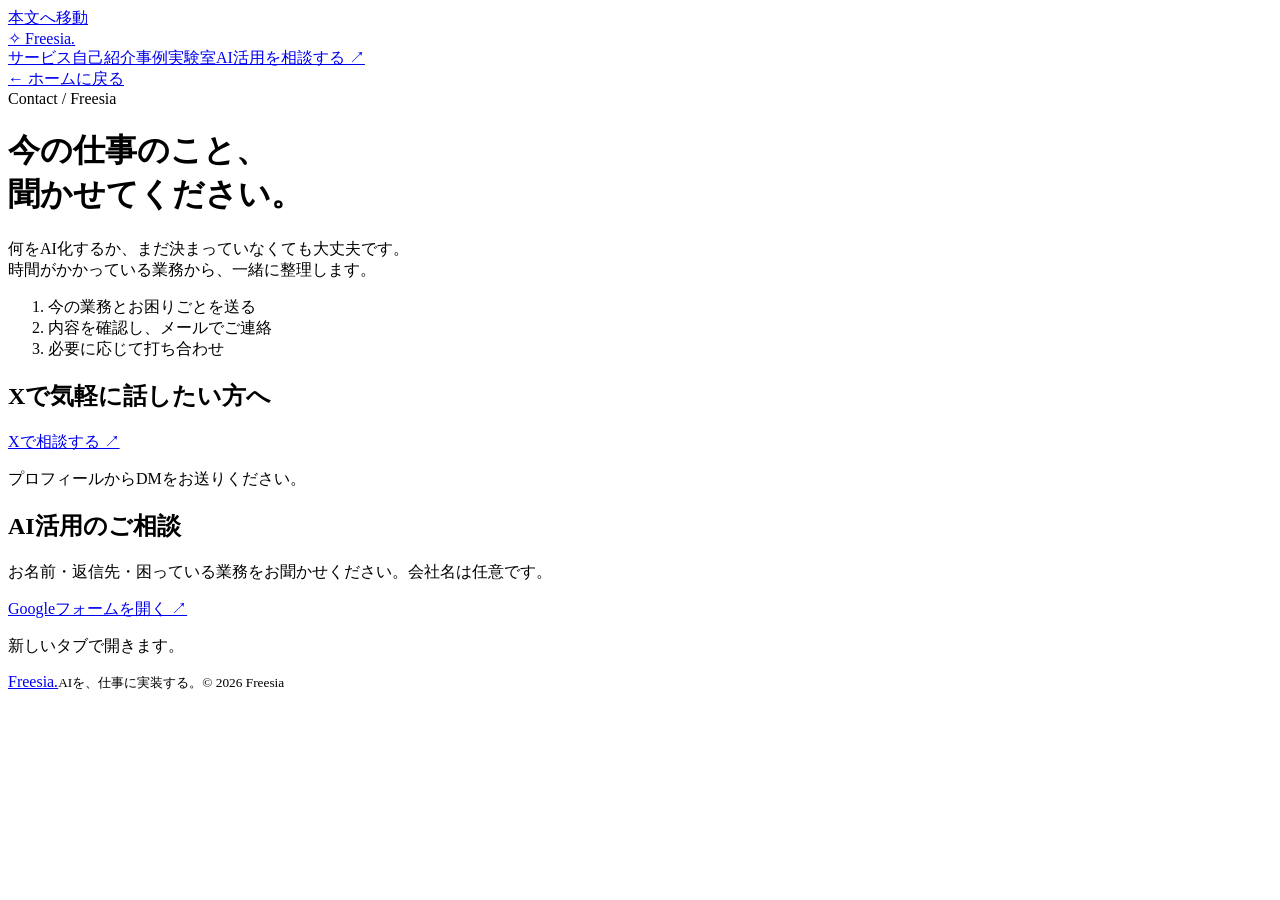
==== contact.html @ f75d4ecb "Add Freesia landing and contact pages" ====
<!doctype html><html lang="ja"><head><meta charset="utf-8"><meta name="viewport" content="width=device-width,initial-scale=1"><title>AI活用のご相談 | Freesia</title><meta name="description" content="今の業務とお困りごとから、FreesiaにAI活用をご相談いただけます。フォームまたはXの窓口をご案内します。"><meta property="og:title" content="AI活用のご相談 | Freesia"><meta property="og:description" content="今の業務とお困りごとから、FreesiaにAI活用をご相談いただけます。フォームまたはXの窓口をご案内します。"><meta property="og:type" content="website"><meta property="og:locale" content="ja_JP"><meta name="twitter:card" content="summary_large_image"><meta name="theme-color" content="#050c12"><link rel="canonical" href="https://rio24067831-boop.github.io/freesia-lp/contact.html"><meta property="og:url" content="https://rio24067831-boop.github.io/freesia-lp/contact.html"><meta property="og:image" content="https://rio24067831-boop.github.io/freesia-lp/assets/brand-banner.png"><link rel="preload" as="image" href="assets/portrait.png"><link rel="icon" type="image/svg+xml" href="assets/fox.svg"><link rel="stylesheet" href="assets/style.css"><script src="assets/app.js" defer></script></head><body><a class="skip" href="#main">本文へ移動</a><header><div class="wrap header"><a class="logo" href="index.html" aria-label="Freesia ホーム"><span aria-hidden="true">✧</span> Freesia<i>.</i></a><nav aria-label="メインナビゲーション"><a href="index.html#services">サービス</a><a href="index.html#about">自己紹介</a><a href="index.html#cases">事例</a><a href="index.html#lab">実験室</a><a class="nav-cta" href="index.html#contact">AI活用を相談する <span aria-hidden="true">↗</span></a></nav></div></header><main id="main" class="contact-page wrap"><a class="text-link" href="index.html#contact">← ホームに戻る</a>
<div class="contact-page-grid"><div><div class="eyebrow">Contact / Freesia</div><h1>今の仕事のこと、<br>聞かせてください。</h1><p>何をAI化するか、まだ決まっていなくても大丈夫です。<br>時間がかかっている業務から、一緒に整理します。</p>
<ol class="contact-steps"><li>今の業務とお困りごとを送る</li><li>内容を確認し、メールでご連絡</li><li>必要に応じて打ち合わせ</li></ol>
<div class="contact-alternative"><h2>Xで気軽に話したい方へ</h2><a class="button outline" href="https://x.com/ai_kyozin" rel="noopener noreferrer">Xで相談する ↗</a><p class="small">プロフィールからDMをお送りください。</p></div></div>
<div class="contact-form-panel"><h2>AI活用のご相談</h2><p>お名前・返信先・困っている業務をお聞かせください。会社名は任意です。</p><a class="button" href="https://docs.google.com/forms/d/e/1FAIpQLSfqiDeagKWYLceL41jaovbcnNrj37Qkaqi5sEsG3VzwokasGA/viewform" target="_blank" rel="noopener noreferrer">Googleフォームを開く ↗</a><p class="small">新しいタブで開きます。</p></div></div></main><footer><div class="wrap footer"><a class="logo" href="index.html">Freesia<i>.</i></a><small>AIを、仕事に実装する。</small><small>© 2026 Freesia</small></div></footer></body></html>
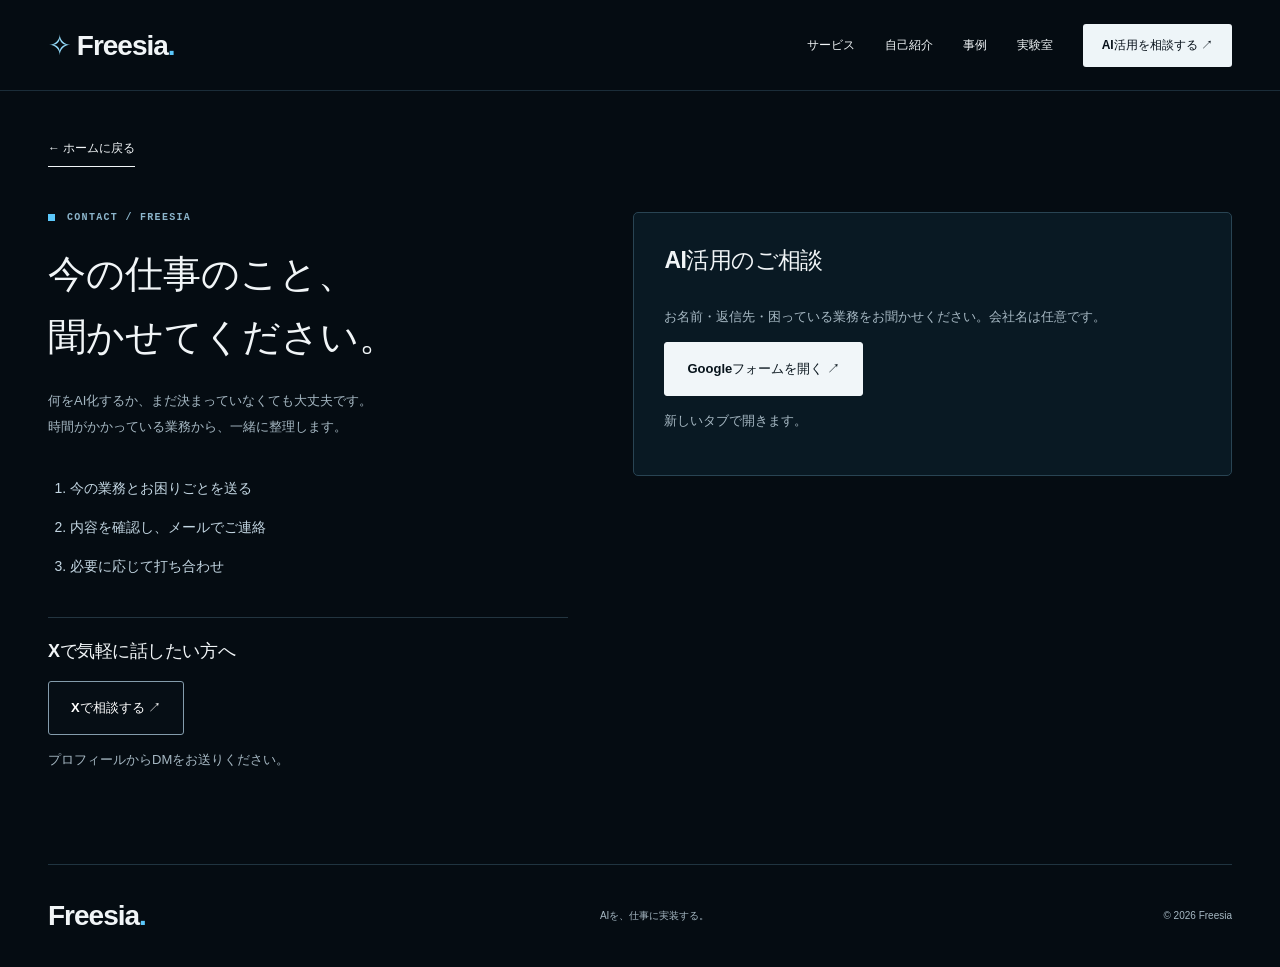
==== commit 521fd232: "Update site URLs for freesia-ai username" ====
--- a/contact.html
+++ b/contact.html
@@ -1,4 +1,4 @@
-<!doctype html><html lang="ja"><head><meta charset="utf-8"><meta name="viewport" content="width=device-width,initial-scale=1"><title>AI活用のご相談 | Freesia</title><meta name="description" content="今の業務とお困りごとから、FreesiaにAI活用をご相談いただけます。フォームまたはXの窓口をご案内します。"><meta property="og:title" content="AI活用のご相談 | Freesia"><meta property="og:description" content="今の業務とお困りごとから、FreesiaにAI活用をご相談いただけます。フォームまたはXの窓口をご案内します。"><meta property="og:type" content="website"><meta property="og:locale" content="ja_JP"><meta name="twitter:card" content="summary_large_image"><meta name="theme-color" content="#050c12"><link rel="canonical" href="https://rio24067831-boop.github.io/freesia-lp/contact.html"><meta property="og:url" content="https://rio24067831-boop.github.io/freesia-lp/contact.html"><meta property="og:image" content="https://rio24067831-boop.github.io/freesia-lp/assets/brand-banner.png"><link rel="preload" as="image" href="assets/portrait.png"><link rel="icon" type="image/svg+xml" href="assets/fox.svg"><link rel="stylesheet" href="assets/style.css"><script src="assets/app.js" defer></script></head><body><a class="skip" href="#main">本文へ移動</a><header><div class="wrap header"><a class="logo" href="index.html" aria-label="Freesia ホーム"><span aria-hidden="true">✧</span> Freesia<i>.</i></a><nav aria-label="メインナビゲーション"><a href="index.html#services">サービス</a><a href="index.html#about">自己紹介</a><a href="index.html#cases">事例</a><a href="index.html#lab">実験室</a><a class="nav-cta" href="index.html#contact">AI活用を相談する <span aria-hidden="true">↗</span></a></nav></div></header><main id="main" class="contact-page wrap"><a class="text-link" href="index.html#contact">← ホームに戻る</a>
+<!doctype html><html lang="ja"><head><meta charset="utf-8"><meta name="viewport" content="width=device-width,initial-scale=1"><title>AI活用のご相談 | Freesia</title><meta name="description" content="今の業務とお困りごとから、FreesiaにAI活用をご相談いただけます。フォームまたはXの窓口をご案内します。"><meta property="og:title" content="AI活用のご相談 | Freesia"><meta property="og:description" content="今の業務とお困りごとから、FreesiaにAI活用をご相談いただけます。フォームまたはXの窓口をご案内します。"><meta property="og:type" content="website"><meta property="og:locale" content="ja_JP"><meta name="twitter:card" content="summary_large_image"><meta name="theme-color" content="#050c12"><link rel="canonical" href="https://freesia-ai.github.io/freesia-lp/contact.html"><meta property="og:url" content="https://freesia-ai.github.io/freesia-lp/contact.html"><meta property="og:image" content="https://freesia-ai.github.io/freesia-lp/assets/brand-banner.png"><link rel="preload" as="image" href="assets/portrait.png"><link rel="icon" type="image/svg+xml" href="assets/fox.svg"><link rel="stylesheet" href="assets/style.css"><script src="assets/app.js" defer></script></head><body><a class="skip" href="#main">本文へ移動</a><header><div class="wrap header"><a class="logo" href="index.html" aria-label="Freesia ホーム"><span aria-hidden="true">✧</span> Freesia<i>.</i></a><nav aria-label="メインナビゲーション"><a href="index.html#services">サービス</a><a href="index.html#about">自己紹介</a><a href="index.html#cases">事例</a><a href="index.html#lab">実験室</a><a class="nav-cta" href="index.html#contact">AI活用を相談する <span aria-hidden="true">↗</span></a></nav></div></header><main id="main" class="contact-page wrap"><a class="text-link" href="index.html#contact">← ホームに戻る</a>
 <div class="contact-page-grid"><div><div class="eyebrow">Contact / Freesia</div><h1>今の仕事のこと、<br>聞かせてください。</h1><p>何をAI化するか、まだ決まっていなくても大丈夫です。<br>時間がかかっている業務から、一緒に整理します。</p>
 <ol class="contact-steps"><li>今の業務とお困りごとを送る</li><li>内容を確認し、メールでご連絡</li><li>必要に応じて打ち合わせ</li></ol>
 <div class="contact-alternative"><h2>Xで気軽に話したい方へ</h2><a class="button outline" href="https://x.com/ai_kyozin" rel="noopener noreferrer">Xで相談する ↗</a><p class="small">プロフィールからDMをお送りください。</p></div></div>
--- a/assets/style.css
+++ b/assets/style.css
@@ -0,0 +1,10 @@
+:root{--paper:#050c12;--ink:#f1f5f7;--muted:#a6b8c3;--line:#233540;--accent:#5bc7fa;--dark:#07151f;--green:#80bad5;font-family:"Hiragino Sans","Hiragino Kaku Gothic ProN","Yu Gothic",sans-serif;color:var(--ink);background:var(--paper);font-synthesis:none}*{box-sizing:border-box}html{scroll-behavior:smooth;scroll-padding-top:100px}body{margin:0;-webkit-font-smoothing:antialiased}a{color:inherit;text-decoration:none}button,textarea{font:inherit}a,button,summary{touch-action:manipulation}a:focus-visible,button:focus-visible,summary:focus-visible,textarea:focus-visible{outline:3px solid var(--accent);outline-offset:5px}.skip{position:fixed;left:20px;top:-100px;background:white;padding:16px;z-index:100}.skip:focus{top:10px}.wrap{width:min(1240px,calc(100% - 96px));margin:auto}.mono,.eyebrow{font-family:ui-monospace,SFMono-Regular,Consolas,monospace;font-size:11px;letter-spacing:.13em}.eyebrow{display:flex;align-items:center;gap:12px;font-weight:600}.eyebrow:before{content:"";width:7px;height:7px;background:var(--accent)}header{border-bottom:1px solid var(--line);background:var(--paper);position:relative;z-index:10}.header{min-height:90px;display:flex;align-items:center;justify-content:space-between;gap:24px}.logo{font-family:Georgia,serif;font-size:32px;letter-spacing:-1.5px;font-weight:700}.logo i{font-style:normal;color:var(--accent)}nav{display:flex;gap:30px;align-items:center;font-size:12px;font-weight:600}.nav-cta{padding:13px 19px;background:var(--ink);color:var(--paper)}nav a:hover{color:var(--accent)}.hero{display:grid;grid-template-columns:1.1fr 1fr;gap:50px;padding:68px 0 48px;align-items:center}.hero h1{font-size:clamp(42px,4.9vw,70px);line-height:1.45;letter-spacing:-.05em;margin:27px 0 23px;font-weight:800}.hero h1 em{font-style:normal;color:var(--accent)}.intro{font-size:14px;line-height:2.1;color:var(--muted);max-width:490px}.actions{display:flex;gap:24px;align-items:center;flex-wrap:wrap;margin-top:30px}.button{display:inline-flex;align-items:center;justify-content:space-between;gap:28px;border:1px solid var(--ink);padding:17px 22px;background:var(--ink);color:var(--paper);font-size:13px;font-weight:600;cursor:pointer;min-height:48px}.button:hover{background:var(--accent);border-color:var(--accent);color:white}.button.light{background:var(--paper);color:var(--ink);border-color:var(--paper)}.text-link{font-size:12px;border-bottom:1px solid;padding:9px 0;display:inline-block}.hero-note{color:var(--muted);margin-top:25px;font-size:10px;letter-spacing:.09em}.visual{background:var(--dark);position:relative;min-height:490px;color:#d8ddce;overflow:hidden;display:flex;flex-direction:column;justify-content:space-between;padding:26px}.visual:before{content:"";position:absolute;inset:0;background-image:linear-gradient(#acb49f12 1px,transparent 1px),linear-gradient(90deg,#acb49f12 1px,transparent 1px);background-size:37px 37px;pointer-events:none}.visual-top,.visual-bottom{display:flex;justify-content:space-between;z-index:1;font-size:9px}.live{display:flex;align-items:center;gap:7px}.live:before{content:"";height:5px;width:5px;border-radius:50%;background:#b7d59d}.mask{width:80%;max-width:370px;align-self:center;z-index:1;filter:drop-shadow(0 24px 35px #0006)}.visual-word{position:absolute;bottom:65px;left:25px;font-family:Georgia,serif;font-size:72px;color:#dce2d219;letter-spacing:-3px}.vertical{position:absolute;right:22px;top:100px;writing-mode:vertical-rl;letter-spacing:.5em;font-size:12px;color:#afb99f}.strip{display:flex;justify-content:space-between;gap:15px;border-top:1px solid var(--line);border-bottom:1px solid var(--line);padding:22px 0;font-size:11px;color:var(--muted);letter-spacing:.1em}.strip strong{color:var(--ink)}section{padding:90px 0}.section-head{display:flex;align-items:end;justify-content:space-between;gap:40px;margin-bottom:40px}h2{font-size:clamp(27px,3vw,39px);line-height:1.55;letter-spacing:-.025em;margin:20px 0 0}h3{font-size:20px;line-height:1.65}p{line-height:1.95}.section-head p{max-width:420px;font-size:13px;color:var(--muted);margin-bottom:4px}.grid3{display:grid;grid-template-columns:repeat(3,minmax(0,1fr));gap:22px}.service{padding:28px 0 20px;border-top:2px solid var(--ink)}.service .num{display:flex;align-items:center;justify-content:space-between;color:var(--accent);font:13px ui-monospace,monospace}.service h3{margin:25px 0 12px}.service p{font-size:13px;color:var(--muted)}.tags{display:flex;gap:7px;flex-wrap:wrap;margin-top:24px}.tags span{font-size:10px;padding:6px 10px;border:1px solid var(--line)}.about{background:#08141d}.about-grid{display:grid;grid-template-columns:.85fr 1.3fr;gap:95px;align-items:center}.portrait{min-height:405px}.portrait .mask{max-width:290px}.about h2{margin-bottom:25px}.about p{font-size:14px;color:#bacbd5}.about blockquote{font-size:23px;line-height:1.7;margin:28px 0;border-left:3px solid var(--accent);padding-left:22px;font-weight:700}.signature{font-weight:700;font-size:18px;margin-top:25px}.signature small{display:block;font-size:10px;letter-spacing:.13em;margin-top:8px;color:var(--muted)}.case-card{border:1px solid var(--line);padding:26px;display:flex;flex-direction:column}.case-art{height:160px;background:#0c202c;display:flex;align-items:center;justify-content:center;gap:12px;margin:-26px -26px 25px;position:relative;overflow:hidden}.case-art .flow{font-size:12px;border:1px solid #285b73;background:#102d3f;padding:12px 15px}.case-art .arrow{color:#5bc7fa}.bars{display:flex;gap:12px;align-items:end;height:100px}.bars i{width:28px;background:#3587b0;display:block}.bars i:nth-child(1){height:40%}.bars i:nth-child(2){height:65%}.bars i:nth-child(3){height:50%}.bars i:nth-child(4){height:95%;background:var(--accent)}.wave{display:flex;align-items:center;gap:5px}.wave i{width:5px;background:#5bc7fa;display:block}.case-card h3{margin:12px 0;font-size:19px}.case-card p{font-size:12px;color:var(--muted)}.case-card .text-link{align-self:start;margin-top:auto}.small{font-size:11px;color:var(--muted);line-height:1.8}.lab{background:var(--dark);color:var(--ink)}.lab .section-head p{color:#b6cad5}.lab .eyebrow{color:#b6cad5}.lab h2 em{font-family:Georgia,serif;font-weight:400;font-size:45px;font-style:italic}.articles{border-top:1px solid #233e4d}.article-row{display:grid;grid-template-columns:70px 1fr 100px 25px;gap:28px;align-items:center;padding:31px 0;border-bottom:1px solid #233e4d}.article-row:hover h3{color:#5bc7fa}.article-row h3{margin:7px 0 3px;font-size:20px}.article-row .mono{color:#9ebecf}.article-row .index{font:italic 35px Georgia,serif;color:#6395ad}.article-row p{font-size:11px;color:#abc0cd;margin:7px 0}.process{display:grid;grid-template-columns:repeat(4,1fr);gap:28px;margin-top:40px}.process div{border-top:1px solid var(--line);padding-top:22px}.process strong{font:italic 32px Georgia,serif;color:var(--accent)}.process h3{font-size:17px}.process p{font-size:12px;color:var(--muted)}.faq{padding-top:0}.faq-grid{display:grid;grid-template-columns:1fr 1.6fr;gap:80px}details{border-bottom:1px solid var(--line);padding:20px 0}summary{font-size:14px;font-weight:600;cursor:pointer;line-height:1.7}details p{font-size:13px;color:var(--muted);padding-right:20px}.contact{background:var(--accent);color:#fff;padding:65px 0}.contact .eyebrow:before{background:white}.contact-grid{display:grid;grid-template-columns:1fr 1fr;gap:70px}.contact h2{font-size:36px}.contact p{font-size:13px}.contact .small{color:#fff}.contact-box{border:1px solid #ffffff65;padding:25px}.contact-box h3{margin:0 0 15px;font-size:17px}textarea{display:block;width:100%;padding:14px;background:#fff;color:#242620;border:0;resize:vertical;min-height:143px;font-size:13px;line-height:1.8}.contact-box .button{margin-top:15px}.status{min-height:1.6em;margin:10px 0 0;font-size:12px}.footer{padding:35px 0;display:flex;justify-content:space-between;align-items:center;gap:20px}.footer small{font-size:10px;color:var(--muted)}.article-main{max-width:760px;margin:auto;padding:65px 24px 100px}.article-main h1{font-size:clamp(30px,4vw,48px);line-height:1.6;margin:28px 0}.article-main .lead{font-size:17px;color:var(--muted);border-bottom:1px solid var(--line);padding-bottom:35px}.article-main h2{font-size:25px;margin-top:50px}.article-main p,.article-main li{font-size:15px;line-height:2.1}.article-main .callout{background:#0c202c;padding:25px;margin:30px 0;border-left:3px solid var(--accent)}.article-main .toc{padding:24px;background:#0c202c}.toc a{display:block;padding:8px 0;text-decoration:underline;text-underline-offset:4px}.related{border-top:1px solid var(--line);margin-top:50px;padding-top:25px}.related a{display:block;padding:12px 0;text-decoration:underline}.article-main .button{margin-top:25px}.no-js{font-size:12px} @media(min-width:1500px){.hero h1{font-size:72px}}@media(max-width:1000px){.wrap{width:calc(100% - 48px)}nav{gap:16px}.hero{gap:30px}.visual{min-height:430px}.hero h1{font-size:47px}.about-grid{gap:40px}.contact-grid{gap:35px}.case-card{padding:19px}.case-art{margin:-19px -19px 20px}.case-art .flow{padding:10px}.faq-grid{gap:35px}}@media(max-width:720px){.wrap{width:calc(100% - 40px)}.header{min-height:76px;gap:15px}.logo{font-size:28px}nav{gap:15px}nav a:not(.nav-cta){display:none}.nav-cta{font-size:11px;padding:12px 14px}.hero{grid-template-columns:1fr;padding:40px 0 30px;gap:30px}.hero h1{font-size:43px;line-height:1.4;margin:22px 0}.hero .intro{font-size:13px}.visual{min-height:370px}.mask{width:70%;max-width:280px}.visual-word{font-size:65px}.strip{flex-wrap:wrap;gap:15px 22px;justify-content:start;font-size:9px;padding:20px 0}section{padding:60px 0}.section-head{display:block;margin-bottom:30px}.section-head p{margin-top:20px}.grid3{grid-template-columns:1fr;gap:25px}.service{padding:22px 0 5px}.service h3{margin-top:18px}.about-grid{grid-template-columns:1fr;gap:35px}.portrait{min-height:340px}.about blockquote{font-size:21px}.article-row{grid-template-columns:35px 1fr 18px;gap:14px;padding:26px 0}.article-row h3{font-size:17px}.article-row .read-time{display:none}.article-row .index{font-size:27px}.process{grid-template-columns:1fr 1fr;gap:25px}.faq-grid{grid-template-columns:1fr;gap:20px}.contact-grid{grid-template-columns:1fr;gap:28px}.contact h2{font-size:31px}.footer{flex-wrap:wrap}.footer small{font-size:9px}.article-main{padding-top:38px}.article-main h1{font-size:31px}.article-main h2{font-size:23px}}@media(prefers-reduced-motion:reduce){html{scroll-behavior:auto}}@media print{header,footer,.actions,.contact{display:none}.lab,.about{background:white;color:black}section{padding:25px 0}.wrap{width:100%}.visual{display:none}.hero{display:block}}
+
+/* Reference-led Freesia brand: black laboratory, electric blue, fox-mask imagery. */
+header{background:#050c12;border-color:#1b2d39}.logo{font-family:"Hiragino Sans","Yu Gothic",sans-serif;font-size:28px;letter-spacing:-1px}.logo span{color:#93dafa}.logo i{color:var(--accent)}.nav-cta{background:#eef5f8;color:#07111a;border-radius:3px}nav a.nav-cta:hover{background:#b7e8ff;color:#07111a}.hero-stage{position:relative;isolation:isolate;overflow:hidden;background:#03090e}.hero-stage:after{content:"";position:absolute;inset:0;z-index:-1;background:linear-gradient(90deg,#03090e 4%,#03090efa 25%,#03090eaf 44%,transparent 70%),linear-gradient(0deg,#03090e,transparent 22%)}.hero-image{position:absolute;z-index:-2;right:0;top:0;bottom:0;width:72%;background:url('portrait.png') 50% 34%/cover no-repeat}.hero{min-height:610px;padding:60px 0 65px;grid-template-columns:1.4fr 1fr;gap:10px}.hero-copy{position:relative}.hero-name{font-family:"Yu Mincho","Hiragino Mincho ProN",serif;font-weight:900;font-style:italic;font-size:94px;letter-spacing:-.09em;line-height:1.35;text-shadow:0 2px 15px #000;white-space:nowrap}.hero-name span{font-family:"Hiragino Sans",sans-serif;font-size:13px;letter-spacing:.05em;font-style:normal;font-weight:400;margin-left:28px}.hero h1{font-size:39px;letter-spacing:-.035em;margin:12px 0 23px;white-space:nowrap}.hero h1 span{color:#f04440}.hero .intro{font-size:14px;line-height:2.1;color:#d3dde4}.hero-message{justify-self:end;align-self:end;font-family:"Yu Mincho",serif;font-style:italic;transform:rotate(-6deg);font-size:22px;line-height:1.9;text-shadow:0 2px 8px #000;position:relative;margin:0 0 15px}.hero-note{color:#9cb2c1}.hero .eyebrow{margin-bottom:13px;color:#9fc4d6}.eyebrow{color:#8cb5cb;text-transform:uppercase;font-size:10px}.button{background:#f1f6f9;color:#08141c;border-color:#f1f6f9;border-radius:3px}.button:hover{background:#5bc7fa;border-color:#5bc7fa;color:#04141d}.button.outline{background:#07121b70;color:white;border:1px solid #849cac}.button.outline:hover{background:#122f40}.button.light{background:#f1f6f9;color:#091821}.strip{padding:24px 0}.mobile-only{display:none}.problem-grid{display:grid;grid-template-columns:repeat(3,1fr);gap:24px}.problem-grid>div{background:#0a1620;border:1px solid #20343f;border-radius:5px;padding:28px}.problem-grid span{font-size:31px;color:#6d9eb8}.problem-grid h3{font-size:19px;margin:18px 0 10px}.problem-grid p{font-size:12px;color:var(--muted)}.solution{background:linear-gradient(90deg,#071723 20%,#071723dc 60%,#071723aa),url('brand-banner.png') center/cover;border-block:1px solid #203846;padding:60px 0}.solution h2{font-size:40px;margin:20px 0}.solution p{font-size:14px;color:#bfced8}.solution .text-link{color:#89d3fb}.grid4{display:grid;grid-template-columns:repeat(4,minmax(0,1fr));gap:17px}.service{background:#091923;border:1px solid #213d4c;border-radius:5px;padding:25px 20px;display:flex;flex-direction:column}.service-icon{font-size:36px;line-height:1;color:var(--accent)}.service h3{font-size:16px;margin:25px 0 10px}.service p{font-size:12px;margin:0}.service .tags{margin:20px 0}.service .tags span{border:0;padding:0;color:#92aebd;font-size:9px}.service .text-link{font-size:11px;color:#9fdcfa;margin-top:auto;align-self:start}.portrait{position:relative;margin:0;min-height:0;aspect-ratio:4/5;overflow:hidden;border:1px solid #254052;border-radius:4px;background:#0b1b25}.portrait img{width:100%;height:100%;object-fit:cover;object-position:50% 45%;display:block}.portrait figcaption{position:absolute;bottom:0;left:0;right:0;padding:24px;background:linear-gradient(transparent,#040b12);font-size:10px;letter-spacing:.2em;color:#d5e0e8}.about-grid{gap:70px;grid-template-columns:.85fr 1.2fr}.about h2{font-size:31px}.about blockquote{font-size:22px}.signature{color:#ecf5fb}.signature small{line-height:1.8}.case-card{background:#08151e;border-color:#223845;border-radius:5px;overflow:hidden}.case-art{background:radial-gradient(ellipse at center,#14394d,#07151f)}.case-art .flow{border-radius:4px}.case-card .eyebrow{font-size:9px}.case-card .text-link{color:#8fd6fc}.lab{border-block:1px solid #203846;background:#06131d}.lab-dot{color:var(--accent)}.lab h2{font-family:"Yu Mincho",serif;font-weight:700}.article-row .index{font-family:Georgia,serif}.contact{background:linear-gradient(110deg,#102e42,#07121c);border-top:1px solid #31536a;color:#f3f7fa}.contact .eyebrow:before{background:var(--accent)}.contact .small{color:#b4c7d3}.contact-box{background:#07121c9c;border:1px solid #345268;border-radius:5px}.contact textarea{background:#102535;color:#eff7fb;border:1px solid #34586e;border-radius:3px}.contact .button{margin-top:10px}.contact-box .button{margin-top:16px}.article-main .callout,.article-main .toc{background:#0c202c}.article-main .callout p{color:#bbceda}.article-main .lead{color:#b8cbd7}.article-main p,.article-main li{color:#c8d6df}.article-main h2{color:#f1f5f7}.toc a{font-size:13px;color:#9bdaff}.footer{border-top:1px solid #203440}.skip{color:#07121c}
+@media(max-width:1050px){.hero-name{font-size:77px}.hero h1{font-size:32px}.hero{min-height:570px}.grid4{grid-template-columns:1fr 1fr}.hero-name span{display:block;margin-left:4px;font-size:12px}.hero-message{font-size:19px}.about-grid{gap:40px}.about h2{font-size:26px}}
+@media(max-width:720px){.hero{display:block;min-height:685px;padding:45px 0 35px}.hero-image{width:100%;height:420px;top:0;bottom:auto;background-position:56% 28%}.hero-stage:after{background:linear-gradient(0deg,#03090e 28%,#03090ede 42%,#03090e14 100%),linear-gradient(90deg,#03090e99,transparent 85%)}.hero .eyebrow{font-size:9px;margin-bottom:145px}.hero-name{font-size:64px;line-height:1.25}.hero-name span{display:inline;font-size:10px;margin-left:20px}.hero h1{font-size:28px;white-space:normal;line-height:1.6;margin-top:15px;margin-bottom:15px}.hero .intro{font-size:12px}.hero .actions{gap:12px;margin-top:24px}.hero .button{font-size:11px;gap:13px;padding:14px 15px;min-height:46px}.hero-message{display:none}.hero-note{font-size:9px}.problem-grid{grid-template-columns:1fr;gap:12px}.problem-grid>div{display:grid;grid-template-columns:40px 1fr;column-gap:18px;padding:22px}.problem-grid h3{font-size:16px;margin:0}.problem-grid h3 br{display:none}.problem-grid p{grid-column:2;margin:7px 0 0;font-size:11px}.problem-grid span{grid-row:span 2;font-size:29px}.mobile-only{display:block}.solution h2{font-size:30px}.solution p{font-size:12px}.grid4{grid-template-columns:1fr 1fr;gap:12px}.service{padding:20px 15px}.service h3{font-size:14px}.service p{font-size:11px}.service .tags{margin:16px 0}.service .tags span{font-size:9px}.service .text-link{font-size:10px}.about-grid{grid-template-columns:1fr;gap:32px}.portrait{aspect-ratio:1/1;min-height:0}.about h2{font-size:27px}.about blockquote{font-size:19px}.about p{font-size:13px}.article-row h3{font-size:16px}.article-row p{font-size:10px}.contact h2{font-size:30px}.contact-box{padding:20px}.contact .small{font-size:10px}.strip{font-size:9px;gap:12px 23px}.strip strong{width:100%;font-size:11px}.article-main h1{font-size:30px}.header{gap:10px}.header .logo{font-size:24px}.nav-cta{font-size:10px;padding:12px}}
+@media(max-width:360px){.hero-name{font-size:56px}.hero-name span{margin-left:13px}.hero h1{font-size:25px}.hero .actions{gap:10px}.hero .button{font-size:10px}.grid4{grid-template-columns:1fr}.wrap{width:calc(100% - 32px)}}
+
+/* Contact entry points and optional hosted form. */
+.contact-options{display:grid;gap:22px;margin-top:24px}.contact-options h3{font-size:17px;margin:0}.contact-options p{margin:8px 0}.contact-options>div+div{border-top:1px solid #345268;padding-top:22px}.button:disabled{opacity:.65;cursor:not-allowed;background:#213747;color:#c7d6df;border-color:#486172}.contact-page{padding-top:40px;padding-bottom:80px}.contact-page-grid{display:grid;grid-template-columns:1fr 1.15fr;gap:65px;margin-top:45px;align-items:start}.contact-page h1{font-size:38px;line-height:1.65;margin:20px 0}.contact-page p{font-size:13px;color:var(--muted)}.contact-steps{padding-left:22px;margin:30px 0;color:#c3d6e2;font-size:14px;line-height:2.8}.contact-alternative{border-top:1px solid var(--line);padding-top:20px}.contact-alternative h2{font-size:18px;margin:0 0 15px}.contact-form-panel{background:#091923;border:1px solid #294453;border-radius:5px;padding:30px;min-width:0}.contact-form-panel h2{font-size:23px;margin:0 0 25px}.preview-notice{border-left:3px solid #5bc7fa;padding:15px;background:#102b3d}.preview-notice strong{font-size:13px}.preview-notice p{margin:8px 0 0;font-size:12px}.form-fields{border:0;padding:0;margin:25px 0 0;min-width:0}.form-fields legend{position:absolute;width:1px;height:1px;overflow:hidden;clip-path:inset(50%)}.form-fields label{display:block;font-size:13px;margin:22px 0 10px}.form-fields label span{font-size:10px;margin-left:10px;color:#acc4d3}.form-fields input,.form-fields textarea{width:100%;padding:13px;border:1px solid #365568;border-radius:3px;background:#102535;color:#d6e2ea;font:inherit;font-size:13px;line-height:1.8;opacity:1;-webkit-text-fill-color:#b6c9d5}.form-fields input::placeholder,.form-fields textarea::placeholder{color:#91aabd}.form-fields .button{margin-top:25px}.tally-form{display:block;border:0;width:100%;height:980px;background:white;border-radius:4px}.contact-page a:focus-visible{outline:3px solid var(--accent);outline-offset:4px}@media(max-width:720px){.contact-page-grid{grid-template-columns:1fr;gap:35px;margin-top:30px}.contact-page h1{font-size:30px}.contact-form-panel{padding:20px}.tally-form{height:1100px}.contact-page{padding-top:25px}}
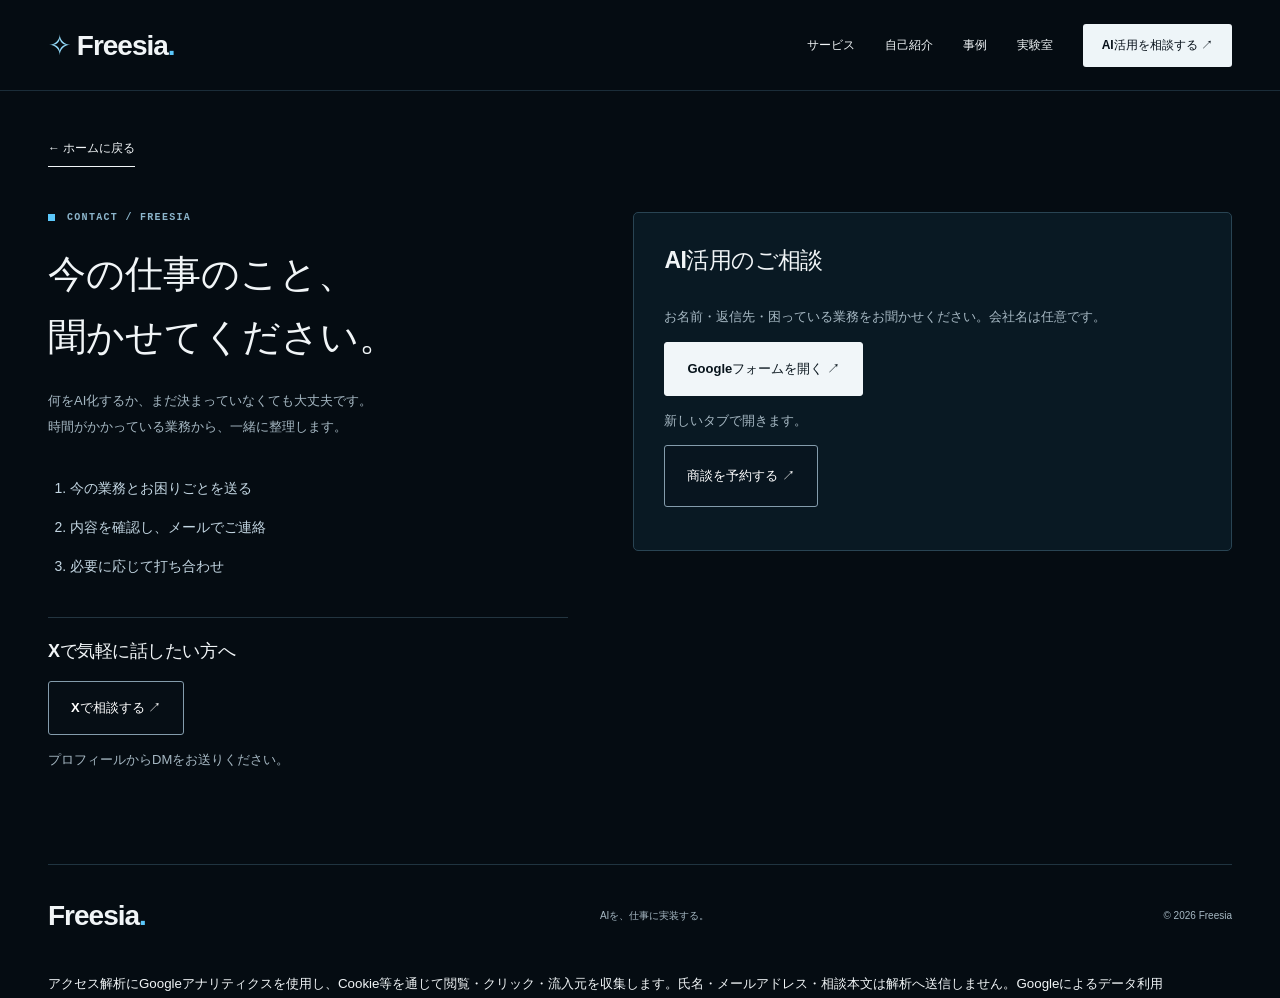
==== commit c4af24f8: "Add GA4 attribution tracking and consultation booking link" ====
--- a/contact.html
+++ b/contact.html
@@ -1,5 +1,5 @@
-<!doctype html><html lang="ja"><head><meta charset="utf-8"><meta name="viewport" content="width=device-width,initial-scale=1"><title>AI活用のご相談 | Freesia</title><meta name="description" content="今の業務とお困りごとから、FreesiaにAI活用をご相談いただけます。フォームまたはXの窓口をご案内します。"><meta property="og:title" content="AI活用のご相談 | Freesia"><meta property="og:description" content="今の業務とお困りごとから、FreesiaにAI活用をご相談いただけます。フォームまたはXの窓口をご案内します。"><meta property="og:type" content="website"><meta property="og:locale" content="ja_JP"><meta name="twitter:card" content="summary_large_image"><meta name="theme-color" content="#050c12"><link rel="canonical" href="https://freesia-ai.github.io/freesia-lp/contact.html"><meta property="og:url" content="https://freesia-ai.github.io/freesia-lp/contact.html"><meta property="og:image" content="https://freesia-ai.github.io/freesia-lp/assets/brand-banner.png"><link rel="preload" as="image" href="assets/portrait.png"><link rel="icon" type="image/svg+xml" href="assets/fox.svg"><link rel="stylesheet" href="assets/style.css"><script src="assets/app.js" defer></script></head><body><a class="skip" href="#main">本文へ移動</a><header><div class="wrap header"><a class="logo" href="index.html" aria-label="Freesia ホーム"><span aria-hidden="true">✧</span> Freesia<i>.</i></a><nav aria-label="メインナビゲーション"><a href="index.html#services">サービス</a><a href="index.html#about">自己紹介</a><a href="index.html#cases">事例</a><a href="index.html#lab">実験室</a><a class="nav-cta" href="index.html#contact">AI活用を相談する <span aria-hidden="true">↗</span></a></nav></div></header><main id="main" class="contact-page wrap"><a class="text-link" href="index.html#contact">← ホームに戻る</a>
+<!doctype html><html lang="ja"><head><meta charset="utf-8"><meta name="viewport" content="width=device-width,initial-scale=1"><title>AI活用のご相談 | Freesia</title><meta name="description" content="今の業務とお困りごとから、FreesiaにAI活用をご相談いただけます。フォームまたはXの窓口をご案内します。"><meta property="og:title" content="AI活用のご相談 | Freesia"><meta property="og:description" content="今の業務とお困りごとから、FreesiaにAI活用をご相談いただけます。フォームまたはXの窓口をご案内します。"><meta property="og:type" content="website"><meta property="og:locale" content="ja_JP"><meta name="twitter:card" content="summary_large_image"><meta name="theme-color" content="#050c12"><link rel="canonical" href="https://freesia-ai.github.io/freesia-lp/contact.html"><meta property="og:url" content="https://freesia-ai.github.io/freesia-lp/contact.html"><meta property="og:image" content="https://freesia-ai.github.io/freesia-lp/assets/brand-banner.png"><link rel="preload" as="image" href="assets/portrait.png"><link rel="icon" type="image/svg+xml" href="assets/fox.svg"><link rel="stylesheet" href="assets/style.css"><script id="freesia-analytics-config" type="application/json">{"measurementId": "G-1B9Y9FV712", "prefillFields": {}}</script><script src="assets/analytics.js" defer></script><script src="assets/app.js" defer></script></head><body><a class="skip" href="#main">本文へ移動</a><header><div class="wrap header"><a class="logo" href="index.html" aria-label="Freesia ホーム"><span aria-hidden="true">✧</span> Freesia<i>.</i></a><nav aria-label="メインナビゲーション"><a href="index.html#services">サービス</a><a href="index.html#about">自己紹介</a><a href="index.html#cases">事例</a><a href="index.html#lab">実験室</a><a class="nav-cta" href="index.html#contact">AI活用を相談する <span aria-hidden="true">↗</span></a></nav></div></header><main id="main" class="contact-page wrap"><a class="text-link" href="index.html#contact">← ホームに戻る</a>
 <div class="contact-page-grid"><div><div class="eyebrow">Contact / Freesia</div><h1>今の仕事のこと、<br>聞かせてください。</h1><p>何をAI化するか、まだ決まっていなくても大丈夫です。<br>時間がかかっている業務から、一緒に整理します。</p>
 <ol class="contact-steps"><li>今の業務とお困りごとを送る</li><li>内容を確認し、メールでご連絡</li><li>必要に応じて打ち合わせ</li></ol>
 <div class="contact-alternative"><h2>Xで気軽に話したい方へ</h2><a class="button outline" href="https://x.com/ai_kyozin" rel="noopener noreferrer">Xで相談する ↗</a><p class="small">プロフィールからDMをお送りください。</p></div></div>
-<div class="contact-form-panel"><h2>AI活用のご相談</h2><p>お名前・返信先・困っている業務をお聞かせください。会社名は任意です。</p><a class="button" href="https://docs.google.com/forms/d/e/1FAIpQLSfqiDeagKWYLceL41jaovbcnNrj37Qkaqi5sEsG3VzwokasGA/viewform" target="_blank" rel="noopener noreferrer">Googleフォームを開く ↗</a><p class="small">新しいタブで開きます。</p></div></div></main><footer><div class="wrap footer"><a class="logo" href="index.html">Freesia<i>.</i></a><small>AIを、仕事に実装する。</small><small>© 2026 Freesia</small></div></footer></body></html>+<div class="contact-form-panel"><h2>AI活用のご相談</h2><p>お名前・返信先・困っている業務をお聞かせください。会社名は任意です。</p><a class="button" href="https://docs.google.com/forms/d/e/1FAIpQLSfqiDeagKWYLceL41jaovbcnNrj37Qkaqi5sEsG3VzwokasGA/viewform" data-consultation-form target="_blank" rel="noopener noreferrer">Googleフォームを開く ↗</a><p class="small">新しいタブで開きます。</p><p><a class="button outline" data-meeting-link href="https://calendar.app.google/L4ATcskdQTp4ZyLZA" target="_blank" rel="noopener noreferrer">商談を予約する ↗</a></p></div></div></main><footer><div class="wrap footer"><a class="logo" href="index.html">Freesia<i>.</i></a><small>AIを、仕事に実装する。</small><small>© 2026 Freesia</small></div><p class="wrap"><small>アクセス解析にGoogleアナリティクスを使用し、Cookie等を通じて閲覧・クリック・流入元を収集します。氏名・メールアドレス・相談本文は解析へ送信しません。<a href="https://policies.google.com/technologies/partner-sites" target="_blank" rel="noopener noreferrer">Googleによるデータ利用</a></small></p></footer></body></html>
